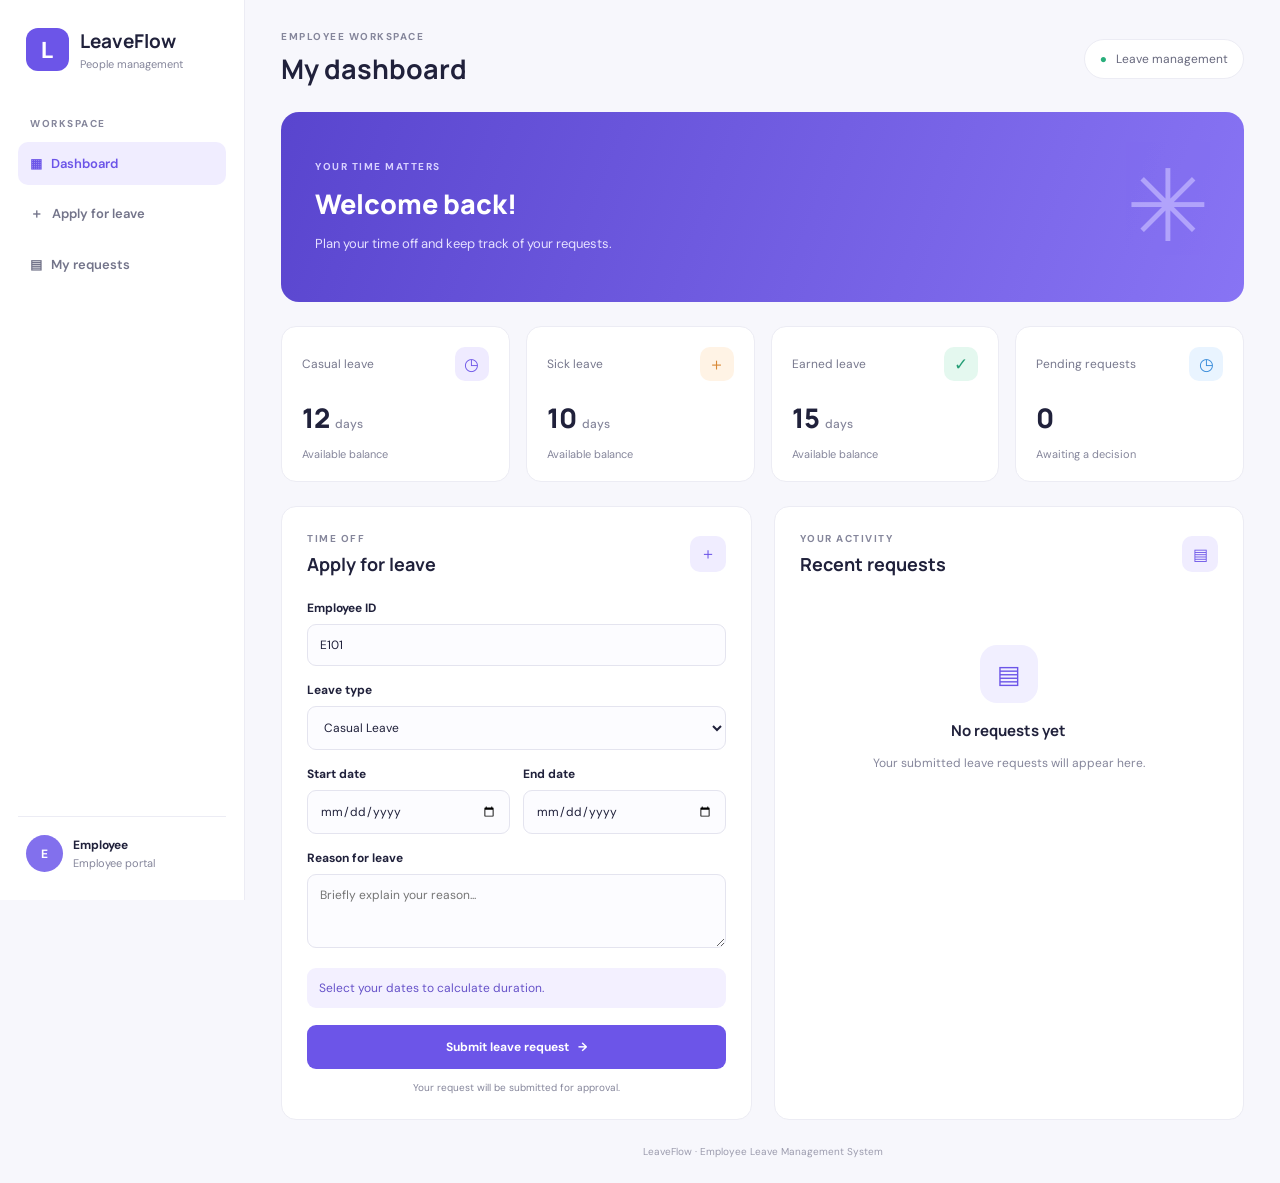
==== frontend/web/index.html @ 94b1f0e7 "Add Leave Flow web frontend" ====
<!DOCTYPE html>
<html lang="en">
<head>
    <meta charset="UTF-8">
    <meta name="viewport" content="width=device-width, initial-scale=1.0">
    <title>LeaveFlow | Employee Leave Management</title>
    <link rel="stylesheet" href="style.css">
</head>
<body>
    <div class="app">

        <aside class="sidebar">
            <div class="brand">
                <div class="brand-icon">L</div>
                <div>
                    <h2>LeaveFlow</h2>
                    <p>People management</p>
                </div>
            </div>

            <p class="nav-heading">WORKSPACE</p>

            <nav>
                <a href="#" class="nav-link active">▦ &nbsp; Dashboard</a>
                <a href="#apply" class="nav-link">＋ &nbsp; Apply for leave</a>
                <a href="#requests" class="nav-link">▤ &nbsp; My requests</a>
            </nav>

            <div class="sidebar-bottom">
                <div class="avatar">E</div>
                <div>
                    <strong>Employee</strong>
                    <p>Employee portal</p>
                </div>
            </div>
        </aside>

        <main class="main">
            <header class="topbar">
                <div>
                    <p class="eyebrow">EMPLOYEE WORKSPACE</p>
                    <h1>My dashboard</h1>
                </div>
                <div class="today">● &nbsp; Leave management</div>
            </header>

            <section class="welcome">
                <div>
                    <p class="eyebrow light">YOUR TIME MATTERS</p>
                    <h2>Welcome back!</h2>
                    <p>Plan your time off and keep track of your requests.</p>
                </div>
                <div class="welcome-symbol">✳</div>
            </section>

            <section class="stats">
                <article class="stat-card">
                    <div class="stat-top">
                        <span>Casual leave</span>
                        <span class="stat-icon purple">◷</span>
                    </div>
                    <h2 id="casualBalance">12 <small>days</small></h2>
                    <p>Available balance</p>
                </article>

                <article class="stat-card">
                    <div class="stat-top">
                        <span>Sick leave</span>
                        <span class="stat-icon orange">＋</span>
                    </div>
                    <h2 id="sickBalance">10 <small>days</small></h2>
                    <p>Available balance</p>
                </article>

                <article class="stat-card">
                    <div class="stat-top">
                        <span>Earned leave</span>
                        <span class="stat-icon green">✓</span>
                    </div>
                    <h2 id="earnedBalance">15 <small>days</small></h2>
                    <p>Available balance</p>
                </article>

                <article class="stat-card">
                    <div class="stat-top">
                        <span>Pending requests</span>
                        <span class="stat-icon blue">◷</span>
                    </div>
                    <h2 id="pendingCount">0</h2>
                    <p>Awaiting a decision</p>
                </article>
            </section>

            <section class="content-grid">
                <article class="panel" id="apply">
                    <div class="panel-heading">
                        <div>
                            <p class="eyebrow">TIME OFF</p>
                            <h2>Apply for leave</h2>
                        </div>
                        <span class="heading-icon">＋</span>
                    </div>

                    <form id="leaveForm">
                        <label for="employeeId">Employee ID</label>
                        <input id="employeeId" value="E101"
                               placeholder="Enter employee ID" required>

                        <label for="leaveType">Leave type</label>
                        <select id="leaveType" required>
                            <option value="Casual Leave">Casual Leave</option>
                            <option value="Sick Leave">Sick Leave</option>
                            <option value="Earned Leave">Earned Leave</option>
                        </select>

                        <div class="form-row">
                            <div>
                                <label for="startDate">Start date</label>
                                <input type="date" id="startDate" required>
                            </div>
                            <div>
                                <label for="endDate">End date</label>
                                <input type="date" id="endDate" required>
                            </div>
                        </div>

                        <label for="reason">Reason for leave</label>
                        <textarea id="reason" rows="3"
                                  placeholder="Briefly explain your reason..."
                                  required></textarea>

                        <div id="durationPreview" class="duration">
                            Select your dates to calculate duration.
                        </div>

                        <button type="submit" class="primary-button">
                            Submit leave request &nbsp; →
                        </button>
                        <p class="form-note">
                            Your request will be submitted for approval.
                        </p>
                    </form>
                </article>

                <article class="panel" id="requests">
                    <div class="panel-heading">
                        <div>
                            <p class="eyebrow">YOUR ACTIVITY</p>
                            <h2>Recent requests</h2>
                        </div>
                        <span class="heading-icon">▤</span>
                    </div>

                    <div id="requestList" class="request-list">
                        <div class="empty-state">
                            <div class="empty-icon">▤</div>
                            <h3>No requests yet</h3>
                            <p>Your submitted leave requests will appear here.</p>
                        </div>
                    </div>
                </article>
            </section>

            <footer>
                LeaveFlow · Employee Leave Management System
            </footer>
        </main>
    </div>

    <script src="script.js"></script>
</body>
</html>
---- frontend/web/style.css ----
@import url('https://fonts.googleapis.com/css2?family=DM+Sans:wght@400;500;600;700&family=Manrope:wght@400;500;600;700;800&display=swap');

:root {
    --ink: #20213b;
    --muted: #85869b;
    --purple: #6c55e8;
    --border: #ececf4;
    --surface: #ffffff;
    --background: #f7f7fc;
}

* {
    box-sizing: border-box;
}

body {
    margin: 0;
    background: var(--background);
    color: var(--ink);
    font-family: "DM Sans", sans-serif;
}

button, input, select, textarea {
    font: inherit;
}

.app {
    min-height: 100vh;
}

.sidebar {
    width: 245px;
    background: #fff;
    border-right: 1px solid var(--border);
    padding: 28px 18px;
    position: fixed;
    inset: 0 auto 0 0;
    display: flex;
    flex-direction: column;
    z-index: 2;
}

.brand {
    display: flex;
    align-items: center;
    gap: 11px;
    padding: 0 8px 36px;
}

.brand-icon {
    background: var(--purple);
    color: white;
    border-radius: 12px;
    width: 43px;
    height: 43px;
    display: grid;
    place-items: center;
    font-size: 23px;
    font-weight: 800;
}

.brand h2, .brand p, .sidebar-bottom p {
    margin: 0;
}

.brand h2 {
    font-family: Manrope, sans-serif;
    font-size: 19px;
}

.brand p, .sidebar-bottom p {
    color: var(--muted);
    font-size: 11px;
    margin-top: 3px;
}

.nav-heading, .eyebrow {
    color: var(--muted);
    font-size: 10px;
    font-weight: 700;
    letter-spacing: 1.5px;
}

.nav-heading {
    padding: 0 12px;
    margin-bottom: 12px;
}

nav {
    display: grid;
    gap: 7px;
}

.nav-link {
    text-decoration: none;
    color: #73748a;
    padding: 13px 12px;
    border-radius: 10px;
    font-size: 13px;
    font-weight: 600;
}

.nav-link:hover, .nav-link.active {
    color: var(--purple);
    background: #f0edff;
}

.sidebar-bottom {
    display: flex;
    align-items: center;
    gap: 10px;
    margin-top: auto;
    padding: 18px 8px 0;
    border-top: 1px solid var(--border);
    font-size: 12px;
}

.avatar {
    width: 37px;
    height: 37px;
    border-radius: 50%;
    display: grid;
    place-items: center;
    color: #fff;
    background: #8270ed;
    font-weight: 700;
}

.main {
    margin-left: 245px;
    padding: 30px 36px 20px;
    max-width: 1800px;
}

.topbar, .stat-top, .panel-heading {
    display: flex;
    align-items: center;
    justify-content: space-between;
}

.topbar {
    margin-bottom: 25px;
}

.topbar .eyebrow, .panel .eyebrow {
    margin: 0 0 7px;
}

h1, h2, h3, p {
    overflow-wrap: anywhere;
}

h1, .panel-heading h2 {
    font-family: Manrope, sans-serif;
    margin: 0;
}

h1 {
    font-size: 27px;
}

.today {
    background: white;
    border: 1px solid var(--border);
    border-radius: 30px;
    padding: 11px 15px;
    font-size: 12px;
    color: #68697e;
}

.today:first-letter {
    color: #29ae7b;
}

.welcome {
    min-height: 175px;
    border-radius: 18px;
    padding: 30px 34px;
    background: linear-gradient(110deg, #5945ce, #8874f4);
    color: white;
    display: flex;
    align-items: center;
    justify-content: space-between;
    overflow: hidden;
}

.welcome .eyebrow {
    color: #d9d2ff;
}

.welcome h2 {
    font: 800 27px Manrope, sans-serif;
    margin: 12px 0 8px;
}

.welcome p:last-child {
    color: #e6e1ff;
    font-size: 13px;
}

.welcome-symbol {
    font-size: 100px;
    color: #c5baff;
    opacity: .7;
}

.stats {
    display: grid;
    grid-template-columns: repeat(4, minmax(0, 1fr));
    gap: 16px;
    margin: 24px 0;
}

.stat-card, .panel {
    background: var(--surface);
    border: 1px solid var(--border);
    border-radius: 15px;
    padding: 20px;
    min-width: 0;
}

.stat-top {
    font-size: 12px;
    color: #77788d;
    gap: 8px;
}

.stat-icon {
    width: 34px;
    height: 34px;
    display: grid;
    place-items: center;
    border-radius: 10px;
    font-size: 17px;
}

.purple { color: #7059e8; background: #efebff; }
.orange { color: #d88835; background: #fff3e5; }
.green { color: #269e76; background: #e4f8ef; }
.blue { color: #398cda; background: #e9f4ff; }

.stat-card h2 {
    font: 800 27px Manrope, sans-serif;
    margin: 18px 0 4px;
}

.stat-card h2 small {
    font: 500 12px "DM Sans", sans-serif;
    color: var(--muted);
}

.stat-card > p {
    color: var(--muted);
    font-size: 11px;
    margin-bottom: 0;
}

.content-grid {
    display: grid;
    grid-template-columns: minmax(0, 1fr) minmax(0, 1fr);
    gap: 22px;
}

.panel {
    padding: 25px;
}

.panel-heading {
    margin-bottom: 24px;
}

.panel-heading h2 {
    font-size: 18px;
}

.heading-icon {
    width: 36px;
    height: 36px;
    display: grid;
    place-items: center;
    background: #f0edff;
    color: var(--purple);
    border-radius: 10px;
}

form label {
    display: block;
    font-size: 12px;
    font-weight: 700;
    margin: 16px 0 8px;
}

input, select, textarea {
    width: 100%;
    padding: 12px;
    color: var(--ink);
    background: #fcfcff;
    border: 1px solid #e4e4ef;
    border-radius: 9px;
    outline: none;
    font-size: 12px;
}

input:focus, select:focus, textarea:focus {
    border-color: #9988f5;
    box-shadow: 0 0 0 3px #efedff;
}

textarea {
    resize: vertical;
}

.form-row {
    display: grid;
    grid-template-columns: 1fr 1fr;
    gap: 13px;
}

.duration {
    background: #f3f0ff;
    color: #6652c9;
    border-radius: 9px;
    padding: 12px;
    margin-top: 15px;
    font-size: 12px;
}

.primary-button {
    width: 100%;
    background: var(--purple);
    color: white;
    border: none;
    padding: 14px;
    border-radius: 9px;
    margin-top: 17px;
    font-weight: 700;
    font-size: 12px;
    cursor: pointer;
    transition: background .2s, transform .2s;
}

.primary-button:hover {
    background: #5942d2;
    transform: translateY(-1px);
}

.form-note {
    color: var(--muted);
    text-align: center;
    font-size: 10px;
    margin: 12px 0 0;
}

.empty-state {
    text-align: center;
    padding: 45px 12px;
}

.empty-icon {
    width: 58px;
    height: 58px;
    margin: auto;
    display: grid;
    place-items: center;
    background: #f1efff;
    color: var(--purple);
    border-radius: 17px;
    font-size: 25px;
}

.empty-state h3 {
    font: 700 15px Manrope, sans-serif;
    margin: 17px 0 8px;
}

.empty-state p {
    color: var(--muted);
    font-size: 12px;
    line-height: 1.7;
}

.request-item {
    border: 1px solid var(--border);
    border-radius: 10px;
    padding: 14px;
    margin-bottom: 10px;
}

.request-item h3 {
    font-size: 13px;
    margin: 0 0 7px;
}

.request-item p {
    font-size: 11px;
    color: var(--muted);
    margin: 5px 0;
}

.status {
    display: inline-block;
    border-radius: 20px;
    padding: 5px 9px;
    background: #fff3d9;
    color: #a46b13;
    font-size: 10px;
    font-weight: 700;
}

footer {
    color: #9b9bad;
    font-size: 10px;
    text-align: center;
    padding: 25px 0 5px;
}

@media (max-width: 1100px) {
    .stats {
        grid-template-columns: repeat(2, minmax(0, 1fr));
    }

    .content-grid {
        grid-template-columns: 1fr;
    }
}

@media (max-width: 650px) {
    .sidebar {
        position: static;
        width: 100%;
        padding: 15px;
    }

    .brand {
        padding-bottom: 15px;
    }

    .nav-heading, .sidebar-bottom {
        display: none;
    }

    nav {
        grid-template-columns: repeat(3, minmax(0, 1fr));
    }

    .nav-link {
        text-align: center;
        font-size: 11px;
        padding: 10px 4px;
    }

    .main {
        margin-left: 0;
        padding: 22px 15px;
    }

    h1 {
        font-size: 22px;
    }

    .today {
        display: none;
    }

    .welcome {
        padding: 23px;
    }

    .welcome h2 {
        font-size: 23px;
    }

    .welcome-symbol {
        font-size: 55px;
    }

    .stat-card, .panel {
        padding: 15px;
    }

    .stat-card h2 {
        font-size: 23px;
    }

    .form-row {
        grid-template-columns: 1fr;
        gap: 0;
    }
}
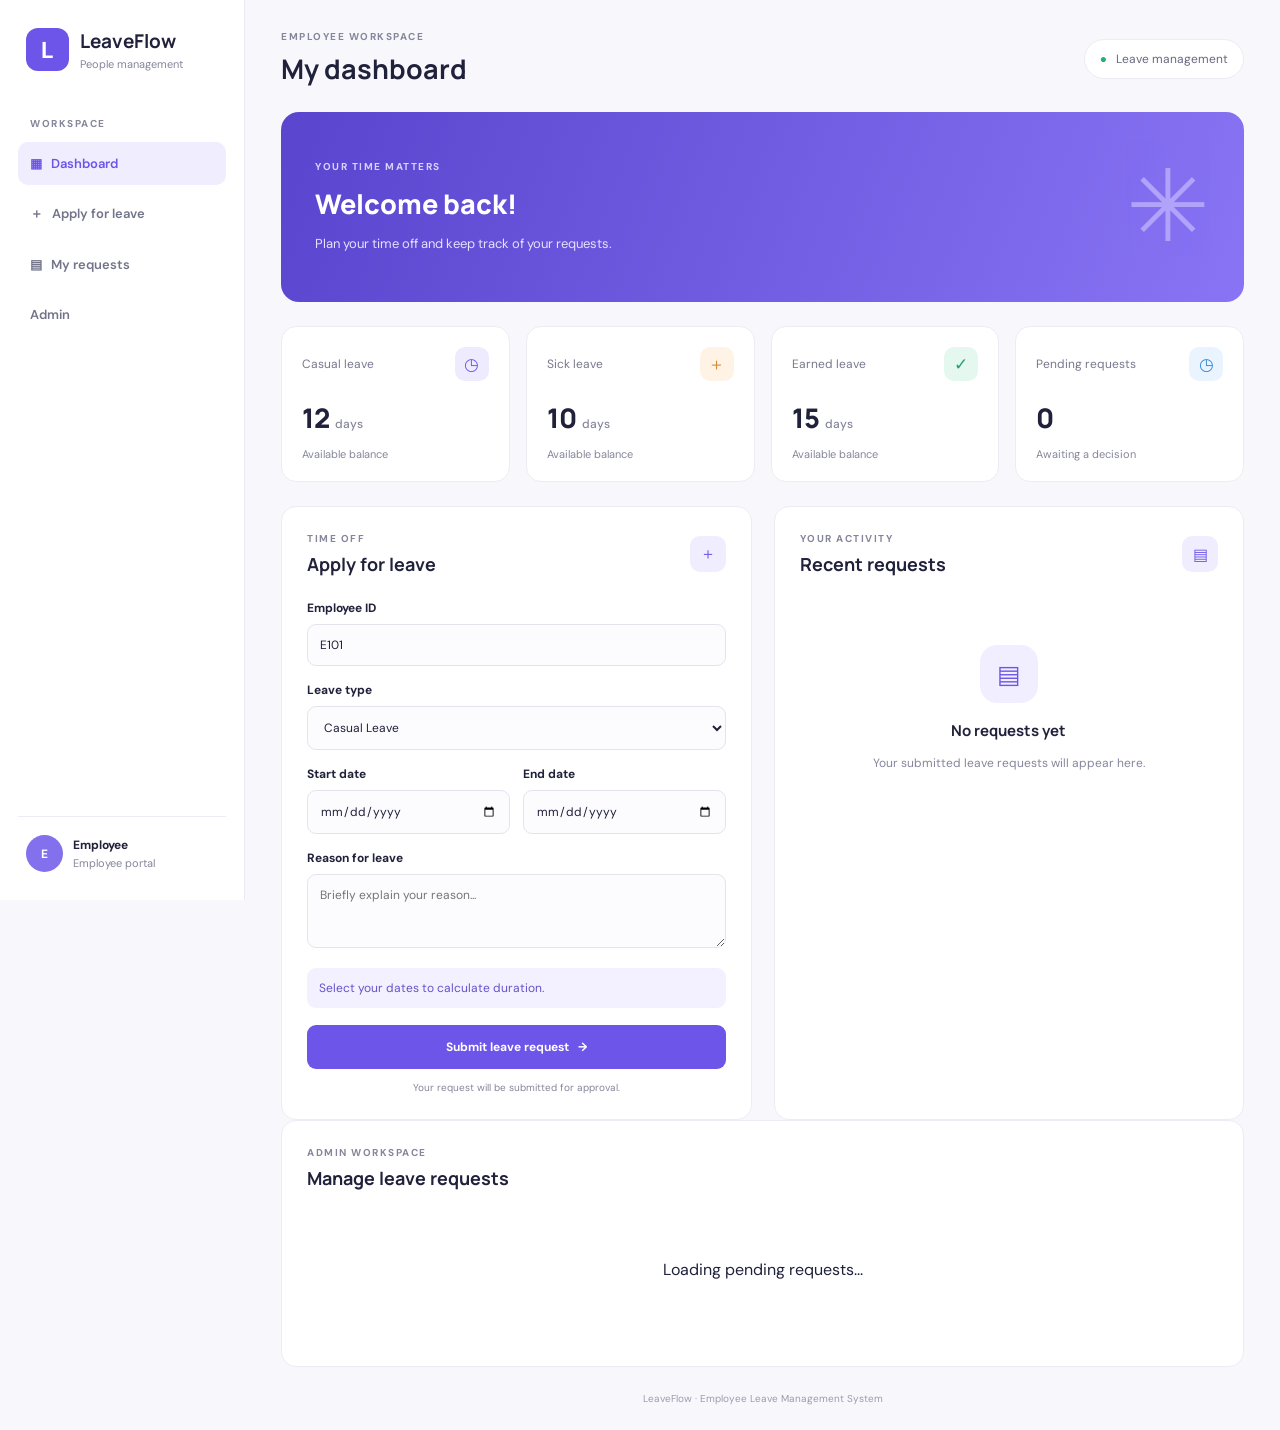
==== commit a0c8b795: "Complete employee and admin leave management workflows" ====
--- a/frontend/web/index.html
+++ b/frontend/web/index.html
@@ -24,6 +24,7 @@
                 <a href="#" class="nav-link active">▦ &nbsp; Dashboard</a>
                 <a href="#apply" class="nav-link">＋ &nbsp; Apply for leave</a>
                 <a href="#requests" class="nav-link">▤ &nbsp; My requests</a>
+                <a href="#admin" class="nav-link">Admin</a>
             </nav>
 
             <div class="sidebar-bottom">
@@ -160,6 +161,21 @@
                     </div>
                 </article>
             </section>
+            
+            <section class="panel" id="admin">
+                <div class="panel-heading">
+                    <div>
+                        <p class="eyebrow">ADMIN WORKSPACE</p>
+                        <h2>Manage leave requests</h2>
+                    </div>
+                </div>
+
+                <div id="adminRequestList" class="request-list">
+                    <p class="empty-state">
+                        Loading pending requests...
+                    </p>
+                </div>
+            </section>
 
             <footer>
                 LeaveFlow · Employee Leave Management System
@@ -169,4 +185,4 @@
 
     <script src="script.js"></script>
 </body>
-</html>+</html>
--- a/frontend/web/style.css
+++ b/frontend/web/style.css
@@ -488,3 +488,50 @@
         gap: 0;
     }
 }
+
+
+/* Admin action buttons */
+.admin-actions {
+    display: flex;
+    gap: 12px;
+    margin-top: 16px;
+}
+
+.admin-actions button {
+    flex: 1;
+    padding: 12px 20px;
+    border: none;
+    border-radius: 10px;
+    font-size: 14px;
+    font-weight: 600;
+    cursor: pointer;
+}
+
+.admin-actions .primary-button {
+    background-color: #6953e8;
+    color: white;
+}
+
+.admin-actions .reject-button {
+    background-color: #fee2e2;
+    color: #b91c1c;
+}
+
+.admin-actions button:hover {
+    opacity: 0.85;
+}
+
+.status.approved {
+    background-color: #dcfce7;
+    color: #166534;
+}
+
+.status.rejected {
+    background-color: #fee2e2;
+    color: #b91c1c;
+}
+
+.status.pending {
+    background-color: #fef3c7;
+    color: #92400e;
+}
